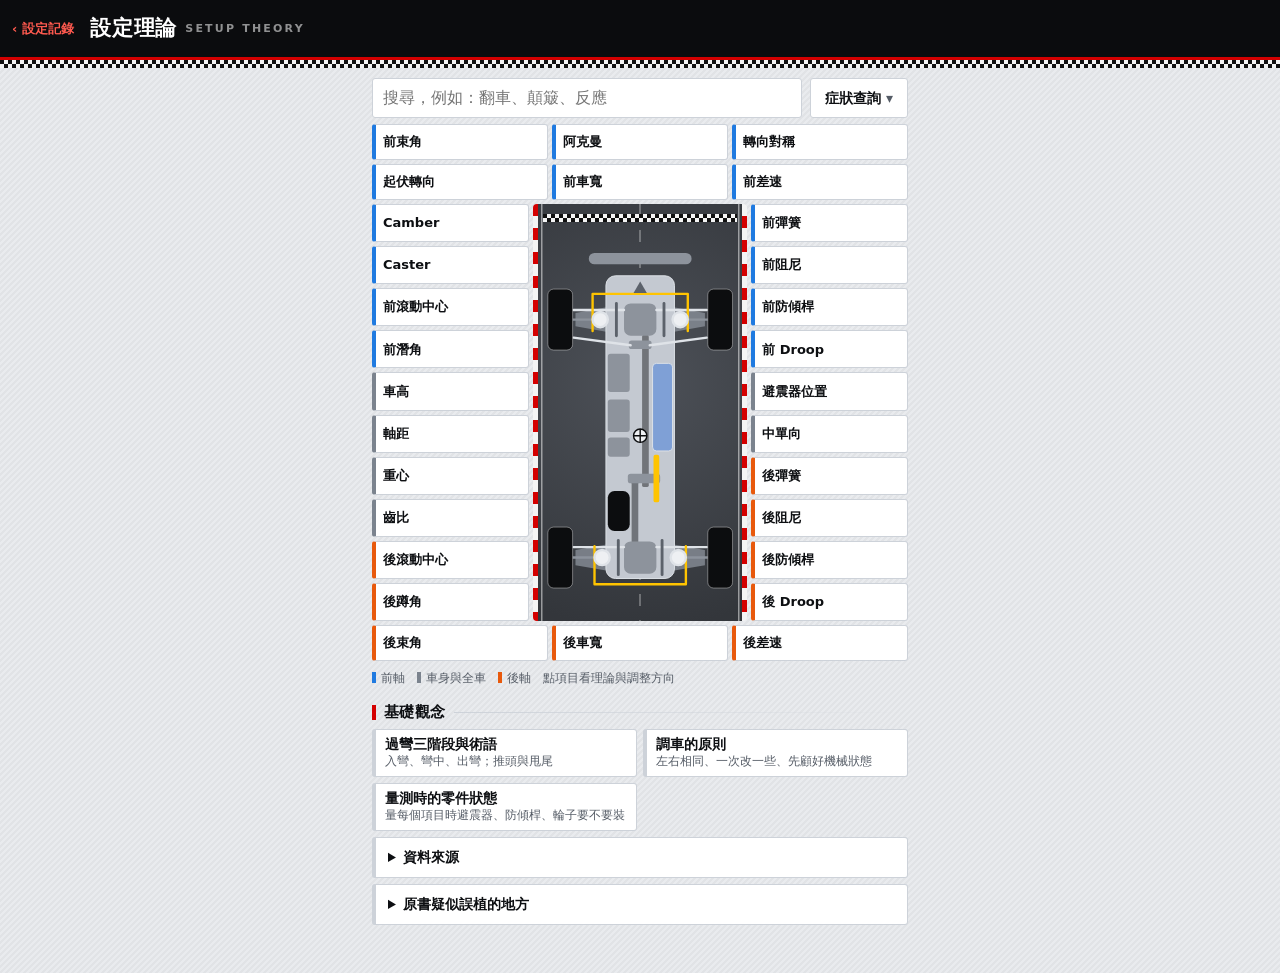
==== theory.html @ 7da96026 "feat: 完成遙控車設定記錄與設定理論兩個網頁 - 設定記錄頁：車架、陀螺儀、伺服機、電變、遙控器五類設備的設定可記錄，並可匯出、匯入 CSV - 設定理論頁：以車體為中心查詢各項設定的調整方向與影" ====
<!DOCTYPE html>
<html lang="zh-Hant">
<head>
<meta charset="utf-8">
<meta name="viewport" content="width=device-width, initial-scale=1">
<meta name="color-scheme" content="light dark">
<title>遙控車設定理論</title>
<link rel="stylesheet" href="css/style.css">
<link rel="stylesheet" href="css/theory.css">
</head>
<body>
<header class="top th-top">
  <a class="th-home" href="index.html">‹ 設定記錄</a>
  <h1>設定理論</h1>
  <span class="th-kicker" aria-hidden="true">SETUP THEORY</span>
</header>
<main id="app"></main>
<noscript><p class="empty">這個頁面需要開啟 JavaScript。</p></noscript>

<!-- 理論內容：一份資料檔，依 referance/Xray理論.pdf 整理 -->
<script src="data/theory-xray.js"></script>
<script src="js/theory-diagram.js"></script>
<script src="js/theory.js"></script>
</body>
</html>
---- css/style.css ----
/*
 * 整站共用的樣式：設定記錄頁（index.html）與設定理論頁（theory.html）都載入。手機優先。
 *
 * 外觀是競技風格（使用者 2026-10-12 指定）：
 *   - 頁首固定黑底，底下一條紅線與一排方格旗
 *   - 按鈕與卡片是直角的矩形（圓角 3px）、左邊一條色條。不要用斜切（skew）的平行四邊形：
 *     使用者看過斜切的版本後表示比例怪，只保留配色
 *   - 總覽頁的車圖放在賽道上，其餘示意圖與曲線圖放在深色格線的儀表板裡。這兩種底不跟著亮暗模式換，
 *     裡面的圖用容器上的顏色變數另外指定（見檔尾「賽道」「儀表板」兩段）
 *   - 標題、按鈕、數字用 --font-race（都是系統內建字型，不載入網路字型，離線也能用），內文用系統字型
 * 顏色都走 CSS 變數，亮色、深色各一組。
 */

:root {
  /* 亮色：白天的維修區 */
  --bg: #e9ebee;
  --card: #ffffff;
  --text: #0d0f12;
  --muted: #555c66;
  --line: #cdd2d9;
  --accent: #d40000;
  --accent-text: #ffffff;
  --gold: #8a5a00;
  --field: #ffffff;
  --changed: #e8590c;
  --tag-m: #0b5fc4;
  --tag-g: #555c66;
  --dg-body: #cfd2d6;
  --dg-tire: #3b3e43;
  --dg-part: #9aa0a8;
  --dg-battery: #b9c4d6;

  --plate: #ffd60a;          /* 號碼牌黃：黃底黑字的標籤與橫幅 */
  --plate-text: #0d0f12;
  --plate-line: #a57f00;
  --carbon: #0b0c0e;         /* 頁首固定用的深色 */
  --weave: rgba(0, 0, 0, 0.035);
  --glow: rgba(212, 0, 0, 0.28);
  --font-race: "Bahnschrift", "DIN Alternate", "Roboto Condensed", "Arial Narrow", system-ui, -apple-system,
    "Segoe UI", "PingFang TC", "Microsoft JhengHei", "Noto Sans TC", sans-serif;
}

@media (prefers-color-scheme: dark) {
  :root {
    --bg: #0b0c0e;
    --card: #15171b;
    --text: #f2f3f5;
    --muted: #9aa1ab;
    --line: #2d3139;
    --accent: #ff4136;
    --accent-text: #0b0c0e;
    --gold: #ffc400;
    --field: #101216;
    --changed: #ff8a1f;
    --tag-m: #6db3ff;
    --tag-g: #9aa1ab;
    --dg-body: #3d4147;
    --dg-tire: #8b9098;
    --dg-part: #5d636b;
    --dg-battery: #46546b;
    --plate-line: #ffd60a;
    --weave: rgba(255, 255, 255, 0.028);
    --glow: rgba(255, 65, 54, 0.42);
  }
}

* { box-sizing: border-box; }

html { -webkit-text-size-adjust: 100%; }

/* 底：很淡的碳纖維斜紋 */
body {
  margin: 0;
  background-color: var(--bg);
  background-image: linear-gradient(135deg, var(--weave) 25%, transparent 25% 50%, var(--weave) 50% 75%, transparent 75%);
  background-size: 6px 6px;
  color: var(--text);
  font: 16px/1.5 system-ui, -apple-system, "Segoe UI", "PingFang TC", "Microsoft JhengHei", "Noto Sans TC", sans-serif;
}

h1, h2, h3, p, ul { margin: 0; }
ul { padding: 0; list-style: none; }
button, input, select { font: inherit; color: inherit; }
button { cursor: pointer; }
[hidden] { display: none !important; }

button:focus-visible, input:focus, select:focus, summary:focus-visible {
  outline: 2px solid var(--accent);
  outline-offset: 1px;
}

/* 頁首：固定黑底，底下一條紅線與一排方格旗 */

.top {
  position: relative;
  display: flex;
  align-items: center;
  gap: 8px;
  min-height: 58px;
  padding: 8px 12px 19px;
  background: var(--carbon);
  color: #ffffff;
}
.top::after {   /* 上面 3px 紅線，下面 8px 方格旗 */
  content: "";
  position: absolute;
  right: 0;
  bottom: 0;
  left: 0;
  height: 11px;
  background:
    linear-gradient(#d40000, #d40000) 0 0 / 100% 3px no-repeat,
    conic-gradient(#f4f4f4 25%, #111111 0 50%, #f4f4f4 0 75%, #111111 0) 0 3px / 8px 8px;
}
.top h1 { flex: none; font: 800 20px/1 var(--font-race); letter-spacing: 0.04em; }
@media (max-width: 480px) { .top h1 { display: none; } }   /* 窄螢幕把位置讓給分類頁籤 */

.tabs { display: flex; flex: 1; min-width: 0; overflow-x: auto; scrollbar-width: none; }
.tabs::-webkit-scrollbar { display: none; }

/* 分類頁籤：選到的那一個墊一塊紅色底板 */
.tab {
  position: relative;
  isolation: isolate;
  flex: none;
  min-height: 40px;
  padding: 0 9px;
  border: 0;
  background: none;
  color: #aab0ba;
  font: 700 15px/1 var(--font-race);
  letter-spacing: 0.02em;
}
.tab.is-on { color: #ffffff; }
.tab.is-on::before {
  content: "";
  position: absolute;
  inset: 5px 1px;
  z-index: -1;
  border-radius: 3px;
  background: #d40000;
}

/* 頁首連到另一頁的連結（設定記錄 ↔ 設定理論） */
.top-link { flex: none; padding: 14px 0 14px 8px; color: #ff5a4f; font: 700 13px/1 var(--font-race); text-decoration: none; white-space: nowrap; }

/* 窄螢幕：五個頁籤加一個連結要排得下，字與留白各收一點 */
@media (max-width: 380px) {
  .tab { padding: 0 7px; font-size: 14px; }
  .top-link { font-size: 12px; }
}

main { max-width: 560px; margin: 0 auto; padding: 10px 12px 48px; }

.empty { padding: 32px 0; color: var(--muted); }
.picker { width: 100%; min-height: 40px; margin-bottom: 8px; padding: 6px 10px; border: 1px solid var(--line); border-radius: 3px; background: var(--field); font-weight: 700; }

/* 按鈕與卡片共用的外框：直角矩形、圓角 3px。各自的色條與選取狀態寫在後面各段。
   th-chip、th-goal 是設定理論頁的類別，外框相同所以列在一起 */

.btn, .back, .btn-small, .step, .reset, .seg-btn, .pin-tab, .card-btn, .th-chip, .th-goal {
  border: 1px solid var(--line);
  border-radius: 3px;
  background: var(--card);
  font-family: var(--font-race);
}

/* 總覽：卡片圍著車圖 */

.phead { display: flex; align-items: baseline; justify-content: space-between; gap: 8px; margin-bottom: 8px; }
.phead h2 { font: 800 19px/1.2 var(--font-race); letter-spacing: 0.02em; }
.phead-note { flex: none; color: var(--muted); font-size: 12px; }

.stage { display: grid; gap: 6px; }
.stage-row { display: grid; grid-template-columns: 1fr 1fr; gap: 6px; }
.stage-mid { display: grid; grid-template-columns: minmax(0, 1fr) 40% minmax(0, 1fr); gap: 6px; align-items: stretch; }
.stage-col { display: flex; flex-direction: column; gap: 6px; }
.stage-col .card-btn { flex: 1; }
.stage-car .dg-box { width: 100%; }
.stage-side .dg { max-height: 156px; }

.card-grid { display: grid; grid-template-columns: 1fr 1fr; gap: 6px; }

.card-btn {
  position: relative;
  display: flex;
  flex-direction: column;
  justify-content: center;
  min-width: 0;
  min-height: 48px;
  padding: 5px 8px 5px 9px;
  border-left: 4px solid var(--line);
  text-align: left;
}
.card-btn.is-changed { border-left-color: var(--changed); }
.card-name { font-size: 13.5px; font-weight: 800; line-height: 1.3; }
.card-line { overflow: hidden; color: var(--muted); font-size: 12px; line-height: 1.35; white-space: nowrap; text-overflow: ellipsis; }

/* 和原廠不同的項目數：小號碼牌 */
.badge {
  position: absolute;
  top: 4px;
  right: 5px;
  min-width: 18px;
  padding: 0 4px;
  border-radius: 2px;
  background: var(--changed);
  color: #0d0f12;
  font-size: 11px;
  font-weight: 800;
  line-height: 17px;
  text-align: center;
}

/* 工具列與收合區 */

.toolbar { display: flex; flex-wrap: wrap; gap: 8px; margin-top: 12px; }

.btn { min-height: 40px; padding: 0 14px; font-size: 14px; font-weight: 700; }
.btn-main { border-color: var(--accent); background: var(--accent); color: var(--accent-text); }

.message { min-height: 20px; margin: 4px 0; font-size: 13px; color: var(--gold); }

.fold { margin-top: 6px; border: 1px solid var(--line); border-left: 4px solid var(--line); border-radius: 3px; background: var(--card); }
.fold[open] { border-left-color: var(--accent); }
.fold summary { padding: 9px 12px; font-family: var(--font-race); font-size: 14px; font-weight: 700; cursor: pointer; }
.fold-text, .fold-list, .manuals { padding: 0 12px 10px; font-size: 13px; }
.fold-list { padding-left: 28px; list-style: disc; }
.manuals li { padding: 6px 0; border-top: 1px solid var(--line); }
.manuals a { display: inline-block; padding: 6px 0; color: var(--accent); font-weight: 600; word-break: break-word; }
.manual-note { display: block; color: var(--muted); font-size: 12px; }

/* 編輯頁：上方釘住標題與示意圖 */

.editor-top {
  position: sticky;
  top: 0;
  z-index: 5;
  margin: 0 -12px;
  padding: 0 12px 6px;
  background: var(--bg);
  border-bottom: 2px solid var(--accent);
}

@media (max-height: 480px) {
  .editor-top { position: static; }   /* 手機橫放：釘住的圖會佔掉大半個畫面，改成跟著頁面捲走 */
}

.editor-bar { display: flex; align-items: center; gap: 8px; min-height: 46px; }
.editor-bar h2 { flex: 1; min-width: 0; font: 800 17px/1.2 var(--font-race); letter-spacing: 0.01em; }

.back, .btn-small { flex: none; min-height: 40px; padding: 0 12px; font-size: 13px; font-weight: 700; }
.back { border-left: 4px solid var(--accent); color: var(--accent); }
.back-bottom { display: block; width: 100%; margin-top: 12px; color: var(--accent); }

.pin .dg { max-height: 172px; margin: 0 auto; }
.pin-tabs { display: flex; justify-content: center; gap: 8px; margin-top: 5px; }
.pin-tab { min-height: 34px; padding: 0 14px; color: var(--muted); font-size: 12px; font-weight: 700; }
.pin-tab.is-on { border-color: var(--accent); color: var(--accent); }

/* 小標題：紅色直條 + 往右淡出的線 */
.group-name {
  display: flex;
  align-items: center;
  gap: 8px;
  margin-top: 16px;
  margin-bottom: 4px;
  color: var(--text);
  font: 800 15px/1.3 var(--font-race);
  letter-spacing: 0.03em;
}
.group-name::before { content: ""; flex: none; width: 4px; height: 1em; background: var(--accent); }
.group-name::after { content: ""; flex: 1; min-width: 12px; height: 1px; background: linear-gradient(90deg, var(--line), transparent); }
.group-note, .hint { margin-top: 6px; color: var(--muted); font-size: 12px; }

/* 欄位：一行一項，名稱在左、控制項在右 */

.row { padding: 6px 0 6px 8px; border-bottom: 1px solid var(--line); border-left: 3px solid transparent; margin-left: -11px; }
.row.is-changed { border-left-color: var(--changed); }

.row-main { display: flex; flex-wrap: wrap; align-items: center; gap: 4px 8px; }

.row-name {
  flex: 1 1 96px;
  min-width: 0;
  padding: 0;
  border: 0;
  background: none;
  font-size: 14px;
  font-weight: 600;
  line-height: 1.3;
  text-align: left;
}
button.row-name { min-height: 40px; }
.row-name.has-detail > span:first-child::after { content: " ›"; color: var(--muted); font-weight: 400; }
.row-name[aria-expanded="true"] > span:first-child::after { content: " ⌄"; }
.row-sub { display: block; color: var(--muted); font-size: 11.5px; font-weight: 400; }
.row-img { flex: none; width: 48px; height: 48px; border-radius: 3px; object-fit: cover; background: var(--card); }
.detail-img { display: block; width: 140px; max-width: 60%; margin-bottom: 6px; border-radius: 3px; }
.row-detail a { color: var(--accent); font-weight: 600; }

.row-ctl { display: flex; flex: 0 1 auto; align-items: center; gap: 5px; margin-left: auto; min-width: 0; }

.step {
  flex: none;
  width: 40px;
  height: 40px;
  padding: 0;
  font-size: 20px;
  font-weight: 700;
  line-height: 1;
  touch-action: manipulation;
  user-select: none;
  -webkit-user-select: none;
}
.step:active { background: var(--line); }

.num, .txt, .sel {
  min-height: 40px;
  padding: 6px 8px;
  border: 1px solid var(--line);
  border-radius: 3px;
  background: var(--field);
  font-size: 16px; /* 16px 以上，iOS 才不會聚焦時自動放大 */
}
.num { width: 68px; font-family: var(--font-race); font-weight: 700; text-align: center; font-variant-numeric: tabular-nums; }
.txt { width: 168px; max-width: 100%; }
.sel { max-width: 200px; }

.seg { display: flex; flex-wrap: wrap; gap: 6px; justify-content: flex-end; }
.seg-btn { min-width: 44px; min-height: 40px; padding: 0 11px; font-size: 14px; font-weight: 600; }
.seg-btn.is-on { border-color: var(--accent); background: var(--accent); color: var(--accent-text); font-weight: 800; }

.calc { min-width: 68px; font-family: var(--font-race); font-size: 16px; font-weight: 700; text-align: right; font-variant-numeric: tabular-nums; }
.unit { flex: none; color: var(--muted); font-size: 13px; }

.reset { display: block; min-height: 28px; margin: 4px 0 0 auto; padding: 0 12px; background: none; color: var(--gold); font-size: 12px; font-weight: 700; }

.row-detail { margin-top: 6px; padding: 8px 10px; border-left: 3px solid var(--plate); border-radius: 2px; background: var(--card); font-size: 13px; }
.detail-en { color: var(--muted); font-size: 12px; }
.detail-note { margin-top: 4px; color: var(--muted); }

.fx { margin-top: 6px; }
.fx li { padding: 4px 0 4px 8px; border-left: 2px solid var(--line); margin-bottom: 4px; }
.fx-when { display: block; font-weight: 600; }

.tag {
  display: inline-block;
  margin-left: 6px;
  padding: 0 6px;
  border: 1px solid currentColor;
  border-radius: 2px;
  font-size: 12px;
  line-height: 19px;
  white-space: nowrap;
  vertical-align: 1px;
}
.tag-m { color: var(--tag-m); }
.tag-g { color: var(--tag-g); }

/* 示意圖（js/diagram.js、js/theory-diagram.js 產生的 SVG） */

.dg { display: block; width: 100%; height: auto; }
.dg text { font-family: var(--font-race); }

.dg-shell { fill: none; stroke: var(--line); stroke-width: 2; stroke-dasharray: 6 5; }
.dg-chassis { fill: var(--dg-body); stroke: var(--muted); stroke-width: 1; }
.dg-part { fill: var(--dg-part); }
.dg-arm { fill: var(--dg-part); opacity: 0.75; }
.dg-battery { fill: var(--dg-battery); stroke: var(--muted); stroke-width: 1; }
.dg-motor { fill: var(--dg-tire); }
.dg-unknown { fill: none; stroke: var(--muted); stroke-width: 1.5; stroke-dasharray: 3 3; }
.dg-gear { fill: var(--gold); }
.dg-gear-ring { fill: none; stroke: var(--gold); stroke-width: 5; stroke-dasharray: 3 2.2; }
.dg-pinion { stroke: var(--accent); }
.dg-damper { fill: var(--card); stroke: var(--muted); stroke-width: 2.5; }
.dg-tire { fill: var(--dg-tire); }
.dg-ghost { fill: none; stroke: var(--gold); stroke-width: 1.5; stroke-dasharray: 4 3; }
.dg-link { stroke: var(--muted); stroke-width: 2.5; stroke-linecap: round; }
.dg-arm-line { stroke: var(--dg-part); stroke-width: 5; stroke-linecap: round; }
.dg-damper-line { stroke: var(--gold); stroke-width: 4; stroke-linecap: round; }
.dg-ground { stroke: var(--muted); stroke-width: 1.5; }
.dg-dim { stroke: var(--muted); stroke-width: 1; stroke-dasharray: 2 2; }
.dg-axis { stroke: var(--accent); stroke-width: 2.5; stroke-linecap: round; }
.dg-mark { fill: var(--muted); }
.dg-rod { stroke: var(--muted); stroke-width: 3; }
.dg-eye { fill: none; stroke: var(--muted); stroke-width: 4; }
.dg-thread { fill: var(--dg-body); stroke: var(--muted); stroke-width: 1; stroke-dasharray: 2 2; }
.dg-collar { fill: var(--accent); }
.dg-spring { fill: none; stroke: var(--dg-tire); stroke-linejoin: round; }
.dg-label { fill: var(--text); font-weight: 600; }
.dg-small { fill: var(--muted); font-size: 0.85em; }
.dg-big { fill: var(--text); font-size: 1.9em; font-weight: 700; }

/* 全車拉桿圖：車身淡化，拉桿上色 */
.dg-dimmed { opacity: 0.4; }
.dg-rod-link { stroke: var(--accent); stroke-width: 6; stroke-linecap: round; }
.dg-rod-link.is-changed { stroke: var(--changed); }
.dg-rod-link.is-active { stroke-width: 11; }
.dg-callout { stroke: var(--muted); stroke-width: 1.2; }
.dg-label.is-changed { fill: var(--changed); }
.dg-label.is-active { text-decoration: underline; }

/* 編輯中的卡片對應的部位 */
.is-hot.dg-part, .is-hot.dg-arm, .is-hot.dg-tire, .is-hot.dg-battery, .is-hot.dg-motor, .is-hot.dg-gear { fill: var(--accent); opacity: 1; }
.is-hot.dg-link { stroke: var(--accent); }
.is-hot.dg-chassis { fill: var(--accent); }
.is-hot.dg-shell { stroke: var(--accent); stroke-width: 5; stroke-dasharray: none; }
.is-hot.dg-damper { stroke: var(--accent); }

/* 賽道：總覽頁中間放車圖的那一格。柏油、兩側紅白路緣石與邊線、中線、車頭前方的方格終點線。
   不跟著亮暗模式換，所以車圖的顏色在這個範圍內另外指定（黑輪胎、銀色車架、淺色的線） */

.stage-car {
  --card: #eef0f3;
  --text: #0c0d0f;
  --muted: #dfe3e8;
  --line: rgba(255, 255, 255, 0.45);
  --gold: #ffc400;
  --accent: #ff2a1f;
  --changed: #ff8a1f;
  --dg-body: #c4c9d1;
  --dg-tire: #0c0d0f;
  --dg-part: #8d939c;
  --dg-battery: #7fa0d6;
  position: relative;
  display: flex;
  align-items: center;
  padding: 28px 12px 16px;
  border-radius: 4px;
  overflow: hidden;
  background:
    repeating-linear-gradient(to bottom, #d40000 0 12px, #f4f4f4 12px 24px) 0 0 / 5px 100% no-repeat,
    repeating-linear-gradient(to bottom, #f4f4f4 0 12px, #d40000 12px 24px) 100% 0 / 5px 100% no-repeat,
    linear-gradient(rgba(255, 255, 255, 0.5), rgba(255, 255, 255, 0.5)) 8px 0 / 1.5px 100% no-repeat,
    linear-gradient(rgba(255, 255, 255, 0.5), rgba(255, 255, 255, 0.5)) calc(100% - 8px) 0 / 1.5px 100% no-repeat,
    repeating-linear-gradient(to bottom, rgba(255, 255, 255, 0.28) 0 12px, transparent 12px 26px) 50% 0 / 2px 100% no-repeat,
    radial-gradient(120% 60% at 50% 42%, #4d5158, #33363b);
}
.stage-car::before {
  content: "";
  position: absolute;
  top: 10px;
  right: 10px;
  left: 10px;
  height: 8px;
  background: conic-gradient(#f4f4f4 25%, #111111 0 50%, #f4f4f4 0 75%, #111111 0) 0 0 / 8px 8px;
}
.stage-car .dg-tire { stroke: rgba(255, 255, 255, 0.4); stroke-width: 1; }
.stage-car .dg-mark { fill: #5c626b; }
.stage-car .is-hot.dg-tire { stroke: #ffffff; }

/* 儀表板：釘在編輯頁上方的示意圖、總覽頁下方的側視圖、曲線圖（css/visual.css 的 .vz-chart）。
   深色格線底、左上與右下各一個紅色角標。同樣不跟著亮暗模式換 */

.pin .dg, .stage-side .dg, .vz-chart {
  --card: #111317;
  --text: #f2f3f5;
  --muted: #a7adb6;
  --line: #39404a;
  --accent: #ff4136;
  --accent-text: #0b0c0e;
  --gold: #ffc400;
  --changed: #ff8a1f;
  --dg-body: #3a3f47;
  --dg-tire: #8f96a0;
  --dg-part: #59606a;
  --dg-battery: #46546b;
  --vz-2: #4d9bff;
  --vz-track: #3a3d43;
  --vz-axis: #5a626d;
  border: 1px solid #2d3139;
  border-radius: 3px;
  background:
    linear-gradient(#ff4136, #ff4136) 0 0 / 12px 2px no-repeat,
    linear-gradient(#ff4136, #ff4136) 0 0 / 2px 12px no-repeat,
    linear-gradient(#ff4136, #ff4136) 100% 100% / 12px 2px no-repeat,
    linear-gradient(#ff4136, #ff4136) 100% 100% / 2px 12px no-repeat,
    linear-gradient(rgba(255, 255, 255, 0.045) 1px, transparent 1px) 0 0 / 100% 16px,
    linear-gradient(90deg, rgba(255, 255, 255, 0.045) 1px, transparent 1px) 0 0 / 16px 100%,
    #111317;
  color: var(--text);
}
.pin .dg, .stage-side .dg { padding: 6px 8px 4px; }
---- css/theory.css ----
/*
 * 設定理論頁（theory.html）專用的樣式。整站共用的競技風格（顏色變數、頁首、斜切的按鈕、小標題、
 * 賽道與儀表板）在 css/style.css，這裡只放這一頁才有的東西。
 */

:root {
  --zone-front: #1f7ae0;     /* 項目鈕的色條：前軸、車身與全車、後軸 */
  --zone-mid: #7b838e;
  --zone-rear: #e8590c;
  --ph-in: #5aa9ff;          /* 入彎、彎中、出彎三個階段的顏色 */
  --ph-mid: #ffc400;
  --ph-out: #3ddc84;
}

@media (prefers-color-scheme: dark) {
  :root {
    --zone-front: #3d94ff;
    --zone-mid: #8a919b;
    --zone-rear: #ff7a1a;
  }
}

/* ---------- 頁首：這一頁沒有分類頁籤，改顯示標題與一行英文小字 ---------- */

.th-top h1 { display: block; font-size: 21px; }   /* 窄螢幕也顯示標題 */
.th-kicker { color: rgba(255, 255, 255, 0.55); font: 700 11px/1 var(--font-race); letter-spacing: 0.2em; white-space: nowrap; }
.th-home { flex: none; padding: 14px 8px 14px 0; color: #ff5a4f; font: 700 13px/1 var(--font-race); text-decoration: none; }

/* ---------- 搜尋與症狀查詢 ---------- */

.th-find { display: flex; gap: 8px; margin-bottom: 6px; }
.th-q {
  flex: 1;
  min-width: 0;
  min-height: 40px;
  padding: 6px 10px;
  border: 1px solid var(--line);
  border-radius: 3px;
  background: var(--field);
  font-size: 16px;   /* 16px 以上，iOS 才不會聚焦時自動放大 */
  -webkit-appearance: none;   /* iOS 的搜尋框預設是圓角膠囊，改成和其他輸入框一樣 */
  appearance: none;
}
.th-goalbtn { flex: none; }
.th-goalbtn::after { content: " ▾"; color: var(--muted); }
.th-goalbtn[aria-expanded="true"] { border-color: var(--accent); color: var(--accent); }
.th-goalbtn[aria-expanded="true"]::after { content: " ▴"; color: inherit; }

.th-panel {
  margin-bottom: 6px;
  padding: 6px 12px 8px;
  border: 1px solid var(--line);
  border-top: 3px solid var(--accent);
  border-radius: 3px;
  background: var(--card);
}
.th-goalrow { display: flex; flex-wrap: wrap; align-items: center; gap: 5px 8px; padding: 4px 0; }
.th-goalrow-name { flex: 1 1 100%; color: var(--muted); font: 700 12px/1.4 var(--font-race); letter-spacing: 0.03em; }

.th-goal { min-height: 40px; padding: 0 13px; background: var(--bg); font-size: 13px; font-weight: 700; }
.th-goal.is-on { border-color: var(--accent); background: var(--accent); color: var(--accent-text); }

/* 查詢中的橫幅：黃底黑字，像賽道上的旗號訊息 */
.th-now {
  display: flex;
  align-items: center;
  gap: 8px;
  margin-bottom: 6px;
  padding: 5px 10px 5px 12px;
  border-radius: 3px;
  background: var(--plate);
  color: var(--plate-text);
  font-size: 13px;
  font-weight: 600;
}
.th-now-text { flex: 1; min-width: 0; }
.th-now b { font: 800 14px/1.3 var(--font-race); }
.th-now .btn-small { border-color: #0d0f12; background: #0d0f12; color: #ffffff; }

/* ---------- 總覽：項目圍著賽道上的車 ---------- */

.th-stage { gap: 4px; }
.th-stage .stage-mid { grid-template-columns: minmax(0, 1fr) 40% minmax(0, 1fr); gap: 4px; }
.th-stage .stage-col { gap: 4px; }
.th-row { display: grid; grid-template-columns: repeat(3, minmax(0, 1fr)); gap: 4px; }

.th-chip {
  display: flex;
  flex: 1;
  align-items: center;
  gap: 4px;
  min-width: 0;
  min-height: 36px;
  padding: 2px 5px 2px 7px;
  border-left: 4px solid var(--zone-mid);
  color: var(--text);
  font-size: 13px;
  font-weight: 700;
  line-height: 1.2;
  text-align: left;
}
.th-chip[data-zone="front"] { border-left-color: var(--zone-front); }
.th-chip[data-zone="rear"] { border-left-color: var(--zone-rear); }
.th-chip-name { flex: 1 1 auto; min-width: 0; overflow: hidden; white-space: nowrap; text-overflow: ellipsis; }
.th-chip-dir { display: flex; flex: none; flex-direction: column; gap: 1px; }
.th-chip-tag {   /* 方向標籤：黃底黑字的號碼牌 */
  padding: 0 4px;
  border-radius: 2px;
  background: var(--plate);
  color: var(--plate-text);
  font-size: 11px;
  font-weight: 800;
  line-height: 18px;
  text-align: center;
  white-space: nowrap;
}
.th-chip-dir.is-two .th-chip-tag { font-size: 10px; line-height: 14px; }   /* 兩個方向上下疊 */
.th-chip-dir.is-weak .th-chip-tag { background: none; box-shadow: inset 0 0 0 1.5px var(--plate-line); color: var(--text); }
.th-chip.is-hit {
  border-top-color: var(--accent);
  border-right-color: var(--accent);
  border-bottom-color: var(--accent);
  box-shadow: 0 0 10px var(--glow);
}
.th-chip.is-dim { opacity: 0.42; }
.th-chip:hover { border-top-color: var(--muted); border-right-color: var(--muted); border-bottom-color: var(--muted); }

/* 窄螢幕：車圖縮小一點、項目鈕的留白收一點，五個字的名稱加上方向標籤才放得下 */
@media (max-width: 380px) {
  .th-stage .stage-mid { grid-template-columns: minmax(0, 1fr) 34% minmax(0, 1fr); }
  .th-chip { padding-right: 4px; padding-left: 6px; font-size: 12.5px; }
  .th-kicker { display: none; }
}

/* 這一頁的車圖不畫車殼的虛線；下擺臂轉軸畫在銀色車架上，要用深色才看得到 */
.th-stage .dg-shell { display: none; }
.th-stage .td-hinge { stroke: #5c626b; }
.th-stage .is-hot.td-hinge { stroke: var(--accent); }

.th-legend { display: flex; flex-wrap: wrap; gap: 2px 12px; margin-top: 8px; color: var(--muted); font-size: 12px; }
.th-key::before { content: ""; display: inline-block; width: 4px; height: 11px; margin-right: 5px; background: var(--zone-mid); vertical-align: -1px; }
.th-key[data-zone="front"]::before { background: var(--zone-front); }
.th-key[data-zone="rear"]::before { background: var(--zone-rear); }

/* ---------- 查詢結果 ---------- */

.th-h { margin-bottom: 6px; }
.th-res-list li { margin-bottom: 6px; }
.th-res {
  display: block;
  width: 100%;
  padding: 8px 10px;
  border: 1px solid var(--line);
  border-left: 5px solid var(--zone-mid);
  border-radius: 3px;
  background: var(--card);
  text-align: left;
}
.th-res[data-zone="front"] { border-left-color: var(--zone-front); }
.th-res[data-zone="rear"] { border-left-color: var(--zone-rear); }
.th-res-head { display: flex; flex-wrap: wrap; align-items: baseline; gap: 2px 8px; }
.th-res-opt { flex: 1 1 auto; color: var(--accent); font: 800 16px/1.3 var(--font-race); }
.th-res-opt::after { content: " ››"; font-weight: 400; }
.th-res-where { flex: none; color: var(--muted); font: 600 12px/1.3 var(--font-race); letter-spacing: 0.03em; }
.th-res-fx { display: block; margin-top: 3px; font-size: 14px; }

.th-also { display: flex; flex-wrap: wrap; align-items: center; gap: 8px; margin-top: 12px; color: var(--muted); font-size: 13px; }
.th-also .th-goal { color: var(--text); }

/* ---------- 內容頁 ---------- */

.th-cap { margin-top: 3px; color: var(--muted); font-size: 12px; line-height: 1.4; text-align: center; }
.th-body .th-now { margin-top: 8px; margin-bottom: 0; }
.th-intro { margin-top: 10px; font-size: 14px; }

.th-opt { margin-top: 8px; border: 1px solid var(--line); border-left: 5px solid var(--line); border-radius: 3px; background: var(--card); }
.th-opt.is-on { border-color: var(--accent); box-shadow: 0 0 12px var(--glow); }
.th-opt-head {
  display: flex;
  align-items: center;
  gap: 10px;
  width: 100%;
  min-height: 44px;
  padding: 6px 10px;
  border: 0;
  background: none;
  font: 800 16px/1.3 var(--font-race);
  text-align: left;
}
/* 選取記號：一次只能選一個方向，所以用圓點 */
.th-radio { flex: none; width: 14px; height: 14px; border: 2px solid var(--muted); border-radius: 50%; }
.th-opt.is-on .th-radio { border-color: var(--accent); background: var(--accent); box-shadow: inset 0 0 0 2px var(--card); }
.th-opt.is-on .th-opt-head { color: var(--accent); }
.th-opt-sub { display: block; color: var(--muted); font: 400 12px/1.4 system-ui, -apple-system, "Segoe UI", "PingFang TC", "Microsoft JhengHei", "Noto Sans TC", sans-serif; }
.th-use { padding: 0 10px 6px 36px; color: var(--muted); font-size: 13px; }
.th-opt.is-plain .th-fx { padding-left: 12px; }

.th-fx { padding: 0 10px 8px 36px; font-size: 14px; }
.th-fx li, .th-keys li { position: relative; padding: 3px 0 3px 15px; }
.th-fx li::before, .th-keys li::before {   /* 短橫線當項目符號 */
  content: "";
  position: absolute;
  top: 13px;
  left: 1px;
  width: 7px;
  height: 3px;
  background: var(--muted);
}
.th-fx li.is-match { font-weight: 700; }
.th-fx li.is-match::before { background: var(--accent); }
.th-fx .tag { font-weight: 400; }
.th-fx .th-ph { border-color: transparent; background: var(--ph-mid); color: #0d0f12; font-family: var(--font-race); font-weight: 800; }
.th-fx .th-ph[data-ph="in"] { background: var(--ph-in); }
.th-fx .th-ph[data-ph="out"] { background: var(--ph-out); }

.th-do { margin: 0 10px 10px 36px; padding: 6px 10px; border-left: 3px solid var(--plate); border-radius: 2px; background: var(--bg); font-size: 13px; }
.th-do-title { color: var(--gold); font: 800 12px/1.5 var(--font-race); letter-spacing: 0.04em; }
.th-do .fold-list { padding: 0 0 0 18px; }

.th-keys { margin-top: 4px; font-size: 14px; }
.th-sub { padding: 0 12px 2px; color: var(--gold); font-size: 12px; font-weight: 700; }
.th-steps { margin: 0; padding: 0 12px 10px 32px; font-size: 13px; }
.th-steps li { padding: 2px 0; }
.th-pdf { display: inline-block; padding: 8px 6px; color: var(--accent); font-weight: 600; }

.th-table-wrap { margin-top: 12px; overflow-x: auto; }
.th-table { width: 100%; border-collapse: collapse; background: var(--card); font-size: 13px; }
.th-table caption { padding-bottom: 5px; color: var(--text); font: 800 15px/1.3 var(--font-race); text-align: left; }
.th-table th, .th-table td { padding: 5px 6px; border: 1px solid var(--line); text-align: left; white-space: nowrap; }
.th-table td:last-child { min-width: 84px; white-space: normal; }   /* 最後一欄可以折行，窄螢幕不用橫向捲動 */
.th-table thead th { border-color: var(--carbon); background: var(--carbon); color: #f2f3f5; font: 700 12px/1.4 var(--font-race); letter-spacing: 0.05em; }
.th-table tbody th { font-weight: 700; }

/* Rollout 計算：結果放大 */
.th-calc .row { margin-left: 0; padding-left: 0; border-left: 0; }
.th-calc .calc { color: var(--accent); font: 800 22px/1.1 var(--font-race); }
.th-unit { width: 26px; }
.th-reset { margin-left: 0; }

/* ---------- 示意圖（js/theory-diagram.js 產生的 SVG）專用的類別 ---------- */

.td-shaft { stroke: var(--dg-part); stroke-width: 2.5; }
.td-hinge { stroke: var(--muted); stroke-width: 3; stroke-linecap: round; }
.td-arb { fill: none; stroke: var(--gold); stroke-width: 2.5; stroke-linecap: round; stroke-linejoin: round; }
.td-belt { fill: var(--dg-tire); opacity: 0.45; }
.td-belt2 { stroke: var(--dg-tire); stroke-width: 3.5; opacity: 0.5; }
.td-cg { fill: var(--card); stroke: var(--text); stroke-width: 1.5; }
.td-cg-cross { fill: none; stroke: var(--text); stroke-width: 1.5; }
.td-hub { fill: var(--card); opacity: 0.85; }
.td-tower { opacity: 0.5; }
.td-fade { opacity: 0.3; }

.td-guide { stroke: var(--accent); stroke-width: 1.5; stroke-dasharray: 5 3; }
.td-con { stroke: var(--gold); stroke-width: 1.5; stroke-dasharray: 5 3; }
.td-con-c { stroke: var(--accent); }
.td-lever { stroke: var(--accent); stroke-width: 4; stroke-linecap: round; }
.td-rc { fill: var(--accent); stroke: var(--card); stroke-width: 1.5; }
.td-cgdot { fill: var(--gold); stroke: var(--card); stroke-width: 1.5; }
.td-ic { fill: var(--gold); stroke: var(--card); stroke-width: 1; }
.td-halo { paint-order: stroke; stroke: var(--card); stroke-width: 3.5px; stroke-linejoin: round; }

.td-arrow-line { stroke: var(--accent); stroke-width: 3; stroke-linecap: round; }
.td-arrow-head { fill: var(--accent); }
.td-arrow.is-muted .td-arrow-line { stroke: var(--muted); }
.td-arrow.is-muted .td-arrow-head { fill: var(--muted); }
.td-dimline { stroke: var(--accent); stroke-width: 1.8; }
.td-pin { stroke: var(--accent); stroke-width: 4.5; stroke-linecap: round; }

.td-on.dg-spring, .td-on.dg-link { stroke: var(--accent); }
.td-oil { fill: var(--gold); }
.td-piston { fill: var(--dg-part); stroke: var(--muted); stroke-width: 1.5; }
.td-piston.td-on { fill: var(--accent); }
.td-hole { fill: var(--card); }
.td-hole-shaft { fill: var(--dg-tire); }
.td-unit { fill: var(--dg-part); stroke: var(--muted); stroke-width: 1; }
.td-unit.td-on { fill: var(--accent); }
.td-glyph { fill: var(--card); }
.td-glyph-bar { stroke: var(--card); stroke-width: 5; stroke-linecap: round; }
.td-ball { fill: var(--card); stroke: var(--muted); stroke-width: 1.2; }
.td-mount { stroke: var(--dg-part); stroke-width: 5; stroke-linecap: round; }

/* 總覽頁車圖上被強調的部位（其餘 dg-* 類別的強調樣式在 style.css） */
.is-hot.td-hinge, .is-hot.td-arb { stroke: var(--accent); stroke-width: 4.5; }
.is-hot.td-belt { fill: var(--accent); opacity: 1; }
.is-hot.td-cg { fill: var(--accent); }
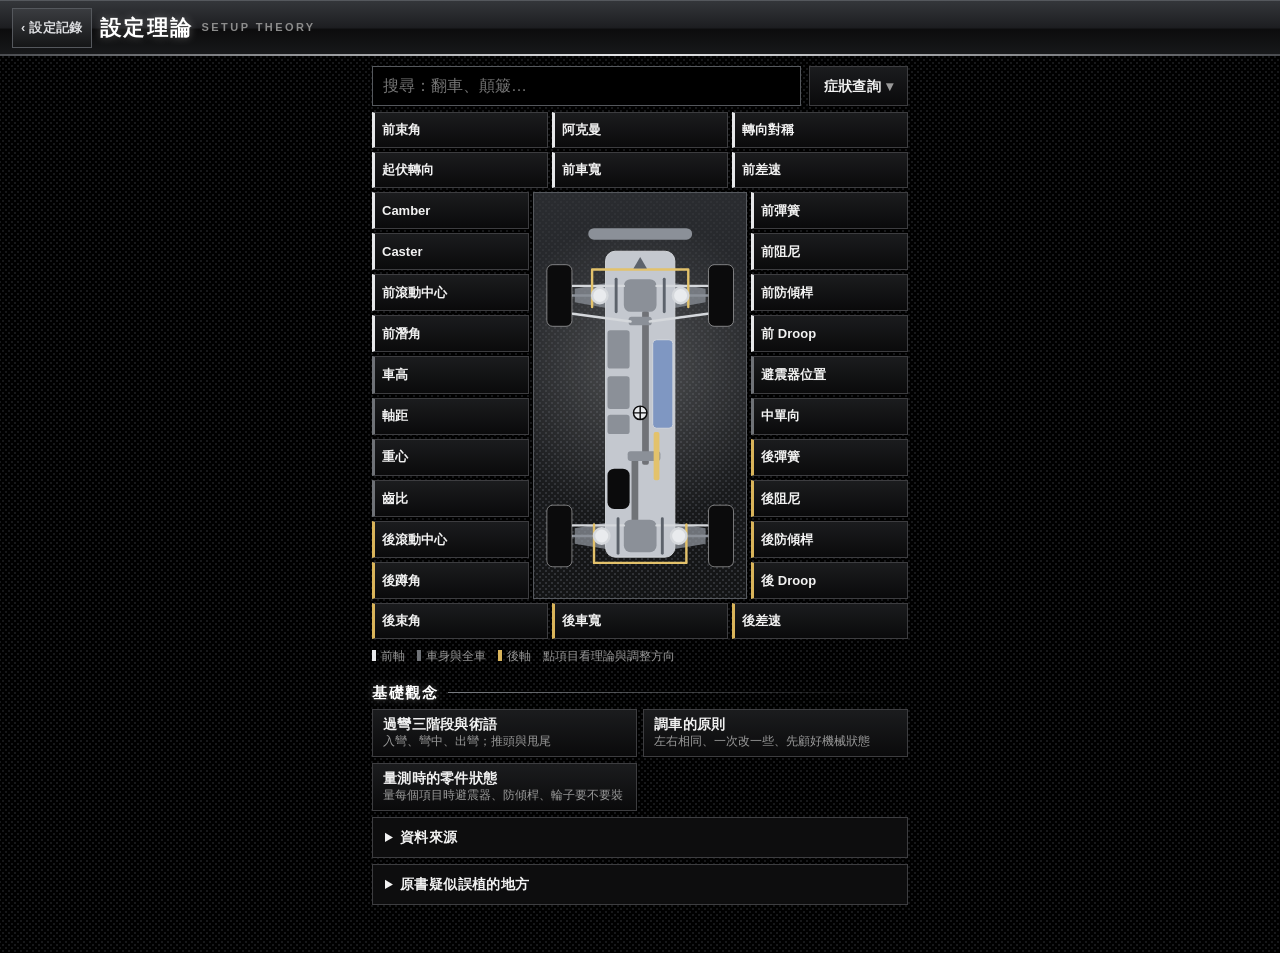
==== commit c770aada: "style: 整站外觀改成參考 MST 官網的風格 - 黑底加細網紋，頁首改成槍灰色金屬橫條，選到的分類用紅色光暈標示 - 按鈕與卡片統一成直角細灰框，主要按鈕改成銀色金屬質感 - 車圖改放在深色展示" ====
--- a/theory.html
+++ b/theory.html
@@ -3,14 +3,15 @@
 <head>
 <meta charset="utf-8">
 <meta name="viewport" content="width=device-width, initial-scale=1">
-<meta name="color-scheme" content="light dark">
+<meta name="color-scheme" content="dark">
+<meta name="theme-color" content="#000000">
 <title>遙控車設定理論</title>
 <link rel="stylesheet" href="css/style.css">
 <link rel="stylesheet" href="css/theory.css">
 </head>
 <body>
 <header class="top th-top">
-  <a class="th-home" href="index.html">‹ 設定記錄</a>
+  <a class="top-link" href="index.html">‹ 設定記錄</a>
   <h1>設定理論</h1>
   <span class="th-kicker" aria-hidden="true">SETUP THEORY</span>
 </header>
--- a/css/style.css
+++ b/css/style.css
@@ -1,81 +1,64 @@
 /*
  * 整站共用的樣式：設定記錄頁（index.html）與設定理論頁（theory.html）都載入。手機優先。
  *
- * 外觀是競技風格（使用者 2026-10-12 指定）：
- *   - 頁首固定黑底，底下一條紅線與一排方格旗
- *   - 按鈕與卡片是直角的矩形（圓角 3px）、左邊一條色條。不要用斜切（skew）的平行四邊形：
- *     使用者看過斜切的版本後表示比例怪，只保留配色
- *   - 總覽頁的車圖放在賽道上，其餘示意圖與曲線圖放在深色格線的儀表板裡。這兩種底不跟著亮暗模式換，
- *     裡面的圖用容器上的顏色變數另外指定（見檔尾「賽道」「儀表板」兩段）
- *   - 標題、按鈕、數字用 --font-race（都是系統內建字型，不載入網路字型，離線也能用），內文用系統字型
- * 顏色都走 CSS 變數，亮色、深色各一組。
+ * 外觀參考 MST 官網（rc-mst.com）的風格（使用者 2026-10-12 指定），只借配色與質感，不使用 MST 的商標與圖片：
+ *   - 純黑底加很細的網紋，整站只有深色，不跟著系統的亮暗模式換
+ *   - 頁首是槍灰色的金屬質感橫條，底下一條銀色細線；選到的分類是白字加紅色光暈
+ *   - 方塊都是直角、細灰框，沒有圓角；主要按鈕是銀色金屬漸層配黑字，選取狀態是 MST 的紅
+ *   - 字體和官網一樣用 Arial，中文用系統字型；文字用白、淺灰、中灰分層，金色只用在小標籤與原廠值
+ *   - 不要用任何傾斜的東西（斜切的形狀、斜向的色帶、斜體字）：官網有很多斜切，但使用者看過
+ *     斜切的版本後表示比例怪
+ * 顏色都走 CSS 變數。畫圖一律用 dg-*／vz-* 類別與變數，不要在 SVG 裡寫死顏色。
  */
 
 :root {
-  /* 亮色：白天的維修區 */
-  --bg: #e9ebee;
-  --card: #ffffff;
-  --text: #0d0f12;
-  --muted: #555c66;
-  --line: #cdd2d9;
-  --accent: #d40000;
+  color-scheme: dark;
+  --bg: #000000;
+  --card: #0d0d0e;           /* 方塊的底，比純黑亮一點點 */
+  --text: #f2f2f2;
+  --muted: #9a9a9a;          /* 官網的灰是 #6c6c6c，對小字太暗，提亮到讀得清楚 */
+  --line: #3d3d40;           /* 細灰框 */
+  --accent: #e8114b;         /* MST 的紅。官網是 #df013f，提亮一點讓黑底上的紅字讀得清楚 */
   --accent-text: #ffffff;
-  --gold: #8a5a00;
-  --field: #ffffff;
-  --changed: #e8590c;
-  --tag-m: #0b5fc4;
-  --tag-g: #555c66;
-  --dg-body: #cfd2d6;
-  --dg-tire: #3b3e43;
-  --dg-part: #9aa0a8;
-  --dg-battery: #b9c4d6;
-
-  --plate: #ffd60a;          /* 號碼牌黃：黃底黑字的標籤與橫幅 */
-  --plate-text: #0d0f12;
-  --plate-line: #a57f00;
-  --carbon: #0b0c0e;         /* 頁首固定用的深色 */
-  --weave: rgba(0, 0, 0, 0.035);
-  --glow: rgba(212, 0, 0, 0.28);
-  --font-race: "Bahnschrift", "DIN Alternate", "Roboto Condensed", "Arial Narrow", system-ui, -apple-system,
-    "Segoe UI", "PingFang TC", "Microsoft JhengHei", "Noto Sans TC", sans-serif;
-}
-
-@media (prefers-color-scheme: dark) {
-  :root {
-    --bg: #0b0c0e;
-    --card: #15171b;
-    --text: #f2f3f5;
-    --muted: #9aa1ab;
-    --line: #2d3139;
-    --accent: #ff4136;
-    --accent-text: #0b0c0e;
-    --gold: #ffc400;
-    --field: #101216;
-    --changed: #ff8a1f;
-    --tag-m: #6db3ff;
-    --tag-g: #9aa1ab;
-    --dg-body: #3d4147;
-    --dg-tire: #8b9098;
-    --dg-part: #5d636b;
-    --dg-battery: #46546b;
-    --plate-line: #ffd60a;
-    --weave: rgba(255, 255, 255, 0.028);
-    --glow: rgba(255, 65, 54, 0.42);
-  }
+  --gold: #d9b45a;           /* 原廠值、小標籤 */
+  --field: #000000;
+  --changed: #ff8a1f;        /* 和原廠不同 */
+  --tag-m: #7fb6ff;
+  --tag-g: #9a9a9a;
+  --dg-body: #3a3d42;
+  --dg-tire: #8f949b;
+  --dg-part: #5a5e65;
+  --dg-battery: #46546b;
+
+  --plate: #d9b45a;          /* 金色小標籤 */
+  --plate-text: #0b0b0b;
+  --plate-line: #d9b45a;
+  --carbon: #000000;
+  --silver: #c9ccd1;
+  --frame: #55585d;          /* 比 --line 亮一階的框線：輸入框、放圖的方塊 */
+  --glow: rgba(232, 17, 75, 0.55);
+  --panel: linear-gradient(#1b1c1e, #0a0a0b);                           /* 按鈕與卡片的底 */
+  --metal: linear-gradient(#34363a 0, #1d1e21 48%, #0c0c0d 52%, #18191b 100%);   /* 槍灰色金屬 */
+  --chrome: linear-gradient(#fafafa 0, #c9ccd1 48%, #9a9ea5 52%, #d7d9dc 100%);  /* 銀色金屬 */
+  --red: linear-gradient(#f2245c, #b3002f);
+  --font-race: Arial, "Helvetica Neue", Helvetica, "PingFang TC", "Microsoft JhengHei", "Noto Sans TC", sans-serif;
 }
 
 * { box-sizing: border-box; }
 
-html { -webkit-text-size-adjust: 100%; }
-
-/* 底：很淡的碳纖維斜紋 */
+html { -webkit-text-size-adjust: 100%; background: #000000; }
+
+/* 底：純黑加一層交錯的細點，像官網的網紋 */
 body {
   margin: 0;
   background-color: var(--bg);
-  background-image: linear-gradient(135deg, var(--weave) 25%, transparent 25% 50%, var(--weave) 50% 75%, transparent 75%);
+  background-image:
+    radial-gradient(circle, #17181a 0 1px, transparent 1.4px),
+    radial-gradient(circle, #17181a 0 1px, transparent 1.4px);
   background-size: 6px 6px;
+  background-position: 0 0, 3px 3px;
   color: var(--text);
-  font: 16px/1.5 system-ui, -apple-system, "Segoe UI", "PingFang TC", "Microsoft JhengHei", "Noto Sans TC", sans-serif;
+  font: 16px/1.5 var(--font-race);
 }
 
 h1, h2, h3, p, ul { margin: 0; }
@@ -89,86 +72,104 @@
   outline-offset: 1px;
 }
 
-/* 頁首：固定黑底，底下一條紅線與一排方格旗 */
+/* 頁首：槍灰色的金屬橫條，底下一條銀色細線 */
 
 .top {
   position: relative;
   display: flex;
   align-items: center;
   gap: 8px;
-  min-height: 58px;
-  padding: 8px 12px 19px;
-  background: var(--carbon);
+  min-height: 56px;
+  padding: 6px 12px 8px;
+  border-top: 1px solid var(--frame);
+  background: var(--metal);
   color: #ffffff;
 }
-.top::after {   /* 上面 3px 紅線，下面 8px 方格旗 */
+.top::after {
   content: "";
   position: absolute;
   right: 0;
   bottom: 0;
   left: 0;
-  height: 11px;
-  background:
-    linear-gradient(#d40000, #d40000) 0 0 / 100% 3px no-repeat,
-    conic-gradient(#f4f4f4 25%, #111111 0 50%, #f4f4f4 0 75%, #111111 0) 0 3px / 8px 8px;
-}
-.top h1 { flex: none; font: 800 20px/1 var(--font-race); letter-spacing: 0.04em; }
+  height: 2px;
+  background: linear-gradient(90deg, #4a4c50, #e8e9eb 50%, #4a4c50);
+}
+.top h1 { flex: none; font: 700 19px/1 var(--font-race); letter-spacing: 0.08em; }
 @media (max-width: 480px) { .top h1 { display: none; } }   /* 窄螢幕把位置讓給分類頁籤 */
 
 .tabs { display: flex; flex: 1; min-width: 0; overflow-x: auto; scrollbar-width: none; }
 .tabs::-webkit-scrollbar { display: none; }
 
-/* 分類頁籤：選到的那一個墊一塊紅色底板 */
+/* 分類頁籤：平常是灰字，選到的是白字，後面一道橫向的紅色光暈 */
 .tab {
   position: relative;
   isolation: isolate;
   flex: none;
   min-height: 40px;
-  padding: 0 9px;
+  padding: 0 7px;
   border: 0;
   background: none;
-  color: #aab0ba;
+  color: #8c8c8c;
   font: 700 15px/1 var(--font-race);
-  letter-spacing: 0.02em;
-}
-.tab.is-on { color: #ffffff; }
+  letter-spacing: 0.04em;
+}
+.tab.is-on { color: #ffffff; text-shadow: 0 0 8px rgba(255, 70, 110, 0.9); }
 .tab.is-on::before {
   content: "";
   position: absolute;
-  inset: 5px 1px;
+  inset: 8px -6px;
   z-index: -1;
-  border-radius: 3px;
-  background: #d40000;
-}
-
-/* 頁首連到另一頁的連結（設定記錄 ↔ 設定理論） */
-.top-link { flex: none; padding: 14px 0 14px 8px; color: #ff5a4f; font: 700 13px/1 var(--font-race); text-decoration: none; white-space: nowrap; }
+  background: radial-gradient(ellipse 58% 52% at 50% 50%, rgba(232, 17, 75, 0.95), rgba(232, 17, 75, 0.42) 46%, transparent 76%);
+}
+
+/* 頁首連到另一頁的連結（設定記錄 ↔ 設定理論）：金屬質感的小按鈕 */
+.top-link {
+  display: flex;
+  flex: none;
+  align-items: center;
+  min-height: 40px;
+  padding: 0 8px;
+  border: 1px solid var(--frame);
+  background: linear-gradient(#3a3c40, #151617);
+  color: #dcdde0;
+  font: 700 13px/1 var(--font-race);
+  letter-spacing: 0.02em;
+  text-decoration: none;
+  white-space: nowrap;
+}
 
 /* 窄螢幕：五個頁籤加一個連結要排得下，字與留白各收一點 */
 @media (max-width: 380px) {
-  .tab { padding: 0 7px; font-size: 14px; }
-  .top-link { font-size: 12px; }
+  .top { padding-right: 8px; padding-left: 8px; }
+  .tab { padding: 0 6px; font-size: 14px; letter-spacing: 0.02em; }
+  .top-link { padding: 0 7px; font-size: 12px; letter-spacing: 0; }
 }
 
 main { max-width: 560px; margin: 0 auto; padding: 10px 12px 48px; }
 
 .empty { padding: 32px 0; color: var(--muted); }
-.picker { width: 100%; min-height: 40px; margin-bottom: 8px; padding: 6px 10px; border: 1px solid var(--line); border-radius: 3px; background: var(--field); font-weight: 700; }
-
-/* 按鈕與卡片共用的外框：直角矩形、圓角 3px。各自的色條與選取狀態寫在後面各段。
+.picker { width: 100%; min-height: 40px; margin-bottom: 8px; padding: 6px 10px; border: 1px solid var(--frame); border-radius: 0; background: var(--field); font-weight: 700; }
+
+/* 按鈕與卡片共用的外框：直角、細灰框、深色漸層。各自的選取狀態寫在後面各段。
    th-chip、th-goal 是設定理論頁的類別，外框相同所以列在一起 */
 
 .btn, .back, .btn-small, .step, .reset, .seg-btn, .pin-tab, .card-btn, .th-chip, .th-goal {
   border: 1px solid var(--line);
-  border-radius: 3px;
-  background: var(--card);
+  border-radius: 0;
+  background: var(--panel);
+  color: var(--text);
   font-family: var(--font-race);
 }
+/* 按下去的回饋：官網滑過方塊時的銀色光暈 */
+.btn:active, .back:active, .btn-small:active, .step:active, .seg-btn:active, .pin-tab:active, .card-btn:active, .th-chip:active, .th-goal:active {
+  border-color: var(--silver);
+  box-shadow: 0 0 10px #cecece;
+}
 
 /* 總覽：卡片圍著車圖 */
 
 .phead { display: flex; align-items: baseline; justify-content: space-between; gap: 8px; margin-bottom: 8px; }
-.phead h2 { font: 800 19px/1.2 var(--font-race); letter-spacing: 0.02em; }
+.phead h2 { font: 700 18px/1.2 var(--font-race); letter-spacing: 0.06em; text-transform: uppercase; }
 .phead-note { flex: none; color: var(--muted); font-size: 12px; }
 
 .stage { display: grid; gap: 6px; }
@@ -188,26 +189,24 @@
   justify-content: center;
   min-width: 0;
   min-height: 48px;
-  padding: 5px 8px 5px 9px;
-  border-left: 4px solid var(--line);
+  padding: 5px 8px 5px 10px;
   text-align: left;
 }
-.card-btn.is-changed { border-left-color: var(--changed); }
-.card-name { font-size: 13.5px; font-weight: 800; line-height: 1.3; }
+.card-btn.is-changed { box-shadow: inset 3px 0 0 var(--changed); }   /* 和原廠不同：左邊一條橘線 */
+.card-name { font-size: 13.5px; font-weight: 700; line-height: 1.3; letter-spacing: 0.02em; }
 .card-line { overflow: hidden; color: var(--muted); font-size: 12px; line-height: 1.35; white-space: nowrap; text-overflow: ellipsis; }
 
-/* 和原廠不同的項目數：小號碼牌 */
+/* 和原廠不同的項目數 */
 .badge {
   position: absolute;
   top: 4px;
   right: 5px;
   min-width: 18px;
   padding: 0 4px;
-  border-radius: 2px;
   background: var(--changed);
-  color: #0d0f12;
+  color: #0b0b0b;
   font-size: 11px;
-  font-weight: 800;
+  font-weight: 700;
   line-height: 17px;
   text-align: center;
 }
@@ -216,66 +215,67 @@
 
 .toolbar { display: flex; flex-wrap: wrap; gap: 8px; margin-top: 12px; }
 
-.btn { min-height: 40px; padding: 0 14px; font-size: 14px; font-weight: 700; }
-.btn-main { border-color: var(--accent); background: var(--accent); color: var(--accent-text); }
+.btn { min-height: 40px; padding: 0 14px; font-size: 14px; font-weight: 700; letter-spacing: 0.03em; }
+.btn-main { border-color: #e8e9eb; background: var(--chrome); color: #0b0b0b; }   /* 主要按鈕：銀色金屬配黑字 */
 
 .message { min-height: 20px; margin: 4px 0; font-size: 13px; color: var(--gold); }
 
-.fold { margin-top: 6px; border: 1px solid var(--line); border-left: 4px solid var(--line); border-radius: 3px; background: var(--card); }
-.fold[open] { border-left-color: var(--accent); }
-.fold summary { padding: 9px 12px; font-family: var(--font-race); font-size: 14px; font-weight: 700; cursor: pointer; }
-.fold-text, .fold-list, .manuals { padding: 0 12px 10px; font-size: 13px; }
+.fold { margin-top: 6px; border: 1px solid var(--line); background: var(--card); }
+.fold[open] { box-shadow: inset 3px 0 0 var(--accent); }
+.fold summary { padding: 9px 12px; font-family: var(--font-race); font-size: 14px; font-weight: 700; letter-spacing: 0.03em; cursor: pointer; }
+.fold-text, .fold-list, .manuals { padding: 0 12px 10px; color: #d0d0d0; font-size: 13px; }
 .fold-list { padding-left: 28px; list-style: disc; }
 .manuals li { padding: 6px 0; border-top: 1px solid var(--line); }
-.manuals a { display: inline-block; padding: 6px 0; color: var(--accent); font-weight: 600; word-break: break-word; }
+.manuals a { display: inline-block; padding: 6px 0; color: var(--text); font-weight: 700; word-break: break-word; }
 .manual-note { display: block; color: var(--muted); font-size: 12px; }
 
-/* 編輯頁：上方釘住標題與示意圖 */
+/* 編輯頁：上方釘住標題與示意圖，底下一條銀色細線 */
 
 .editor-top {
   position: sticky;
   top: 0;
   z-index: 5;
   margin: 0 -12px;
-  padding: 0 12px 6px;
-  background: var(--bg);
-  border-bottom: 2px solid var(--accent);
+  padding: 0 12px 7px;
+  background: #000000;
+  border-bottom: 2px solid;
+  border-image: linear-gradient(90deg, #3d3d40, #e8e9eb 50%, #3d3d40) 1;
 }
 
 @media (max-height: 480px) {
   .editor-top { position: static; }   /* 手機橫放：釘住的圖會佔掉大半個畫面，改成跟著頁面捲走 */
 }
 
-.editor-bar { display: flex; align-items: center; gap: 8px; min-height: 46px; }
-.editor-bar h2 { flex: 1; min-width: 0; font: 800 17px/1.2 var(--font-race); letter-spacing: 0.01em; }
+.editor-bar { display: flex; align-items: center; gap: 8px; min-height: 48px; }
+.editor-bar h2 { flex: 1; min-width: 0; font: 700 16px/1.2 var(--font-race); letter-spacing: 0.02em; }
 
 .back, .btn-small { flex: none; min-height: 40px; padding: 0 12px; font-size: 13px; font-weight: 700; }
-.back { border-left: 4px solid var(--accent); color: var(--accent); }
-.back-bottom { display: block; width: 100%; margin-top: 12px; color: var(--accent); }
+.back { background: linear-gradient(#3a3c40, #151617); border-color: var(--frame); }
+.back-bottom { display: block; width: 100%; margin-top: 12px; }
 
 .pin .dg { max-height: 172px; margin: 0 auto; }
-.pin-tabs { display: flex; justify-content: center; gap: 8px; margin-top: 5px; }
-.pin-tab { min-height: 34px; padding: 0 14px; color: var(--muted); font-size: 12px; font-weight: 700; }
-.pin-tab.is-on { border-color: var(--accent); color: var(--accent); }
-
-/* 小標題：紅色直條 + 往右淡出的線 */
+.pin-tabs { display: flex; justify-content: center; gap: 8px; margin-top: 6px; }
+.pin-tab { min-height: 34px; padding: 0 14px; color: var(--muted); font-size: 12px; font-weight: 700; letter-spacing: 0.04em; }
+.pin-tab.is-on { border-color: var(--accent); color: #ffffff; box-shadow: 0 0 8px var(--glow); }
+
+/* 小標題：白色寬字距，右邊一條往右淡出的銀線 */
 .group-name {
   display: flex;
   align-items: center;
-  gap: 8px;
-  margin-top: 16px;
+  gap: 10px;
+  margin-top: 18px;
   margin-bottom: 4px;
-  color: var(--text);
-  font: 800 15px/1.3 var(--font-race);
-  letter-spacing: 0.03em;
-}
-.group-name::before { content: ""; flex: none; width: 4px; height: 1em; background: var(--accent); }
-.group-name::after { content: ""; flex: 1; min-width: 12px; height: 1px; background: linear-gradient(90deg, var(--line), transparent); }
+  color: #ffffff;
+  font: 700 15px/1.3 var(--font-race);
+  letter-spacing: 0.1em;
+  text-shadow: 0 0 8px rgba(255, 255, 255, 0.28);
+}
+.group-name::after { content: ""; flex: 1; min-width: 12px; height: 1px; background: linear-gradient(90deg, #7a7d82, transparent); }
 .group-note, .hint { margin-top: 6px; color: var(--muted); font-size: 12px; }
 
 /* 欄位：一行一項，名稱在左、控制項在右 */
 
-.row { padding: 6px 0 6px 8px; border-bottom: 1px solid var(--line); border-left: 3px solid transparent; margin-left: -11px; }
+.row { padding: 6px 0 6px 8px; border-bottom: 1px solid #26272a; border-left: 3px solid transparent; margin-left: -11px; }
 .row.is-changed { border-left-color: var(--changed); }
 
 .row-main { display: flex; flex-wrap: wrap; align-items: center; gap: 4px 8px; }
@@ -286,8 +286,9 @@
   padding: 0;
   border: 0;
   background: none;
+  color: #e2e2e2;
   font-size: 14px;
-  font-weight: 600;
+  font-weight: 700;
   line-height: 1.3;
   text-align: left;
 }
@@ -295,9 +296,9 @@
 .row-name.has-detail > span:first-child::after { content: " ›"; color: var(--muted); font-weight: 400; }
 .row-name[aria-expanded="true"] > span:first-child::after { content: " ⌄"; }
 .row-sub { display: block; color: var(--muted); font-size: 11.5px; font-weight: 400; }
-.row-img { flex: none; width: 48px; height: 48px; border-radius: 3px; object-fit: cover; background: var(--card); }
-.detail-img { display: block; width: 140px; max-width: 60%; margin-bottom: 6px; border-radius: 3px; }
-.row-detail a { color: var(--accent); font-weight: 600; }
+.row-img { flex: none; width: 48px; height: 48px; border: 1px solid var(--line); object-fit: cover; background: var(--card); }
+.detail-img { display: block; width: 140px; max-width: 60%; margin-bottom: 6px; border: 1px solid var(--line); }
+.row-detail a { color: var(--text); font-weight: 700; }
 
 .row-ctl { display: flex; flex: 0 1 auto; align-items: center; gap: 5px; margin-left: auto; min-width: 0; }
 
@@ -306,6 +307,7 @@
   width: 40px;
   height: 40px;
   padding: 0;
+  border-color: var(--frame);
   font-size: 20px;
   font-weight: 700;
   line-height: 1;
@@ -313,13 +315,12 @@
   user-select: none;
   -webkit-user-select: none;
 }
-.step:active { background: var(--line); }
 
 .num, .txt, .sel {
   min-height: 40px;
   padding: 6px 8px;
-  border: 1px solid var(--line);
-  border-radius: 3px;
+  border: 1px solid var(--frame);
+  border-radius: 0;
   background: var(--field);
   font-size: 16px; /* 16px 以上，iOS 才不會聚焦時自動放大 */
 }
@@ -328,28 +329,27 @@
 .sel { max-width: 200px; }
 
 .seg { display: flex; flex-wrap: wrap; gap: 6px; justify-content: flex-end; }
-.seg-btn { min-width: 44px; min-height: 40px; padding: 0 11px; font-size: 14px; font-weight: 600; }
-.seg-btn.is-on { border-color: var(--accent); background: var(--accent); color: var(--accent-text); font-weight: 800; }
+.seg-btn { min-width: 44px; min-height: 40px; padding: 0 11px; color: #c4c4c4; font-size: 14px; font-weight: 700; }
+.seg-btn.is-on { border-color: #ff5c86; background: var(--red); color: #ffffff; box-shadow: 0 0 8px var(--glow); }
 
 .calc { min-width: 68px; font-family: var(--font-race); font-size: 16px; font-weight: 700; text-align: right; font-variant-numeric: tabular-nums; }
 .unit { flex: none; color: var(--muted); font-size: 13px; }
 
-.reset { display: block; min-height: 28px; margin: 4px 0 0 auto; padding: 0 12px; background: none; color: var(--gold); font-size: 12px; font-weight: 700; }
-
-.row-detail { margin-top: 6px; padding: 8px 10px; border-left: 3px solid var(--plate); border-radius: 2px; background: var(--card); font-size: 13px; }
+.reset { display: block; min-height: 28px; margin: 4px 0 0 auto; padding: 0 12px; border-color: #6b5a2e; background: none; color: var(--gold); font-size: 12px; font-weight: 700; }
+
+.row-detail { margin-top: 6px; padding: 8px 10px; border: 1px solid var(--line); border-left: 2px solid var(--gold); background: var(--card); color: #d0d0d0; font-size: 13px; }
 .detail-en { color: var(--muted); font-size: 12px; }
 .detail-note { margin-top: 4px; color: var(--muted); }
 
 .fx { margin-top: 6px; }
 .fx li { padding: 4px 0 4px 8px; border-left: 2px solid var(--line); margin-bottom: 4px; }
-.fx-when { display: block; font-weight: 600; }
+.fx-when { display: block; color: var(--text); font-weight: 700; }
 
 .tag {
   display: inline-block;
   margin-left: 6px;
   padding: 0 6px;
   border: 1px solid currentColor;
-  border-radius: 2px;
   font-size: 12px;
   line-height: 19px;
   white-space: nowrap;
@@ -388,7 +388,7 @@
 .dg-thread { fill: var(--dg-body); stroke: var(--muted); stroke-width: 1; stroke-dasharray: 2 2; }
 .dg-collar { fill: var(--accent); }
 .dg-spring { fill: none; stroke: var(--dg-tire); stroke-linejoin: round; }
-.dg-label { fill: var(--text); font-weight: 600; }
+.dg-label { fill: var(--text); font-weight: 700; }
 .dg-small { fill: var(--muted); font-size: 0.85em; }
 .dg-big { fill: var(--text); font-size: 1.9em; font-weight: 700; }
 
@@ -408,77 +408,45 @@
 .is-hot.dg-shell { stroke: var(--accent); stroke-width: 5; stroke-dasharray: none; }
 .is-hot.dg-damper { stroke: var(--accent); }
 
-/* 賽道：總覽頁中間放車圖的那一格。柏油、兩側紅白路緣石與邊線、中線、車頭前方的方格終點線。
-   不跟著亮暗模式換，所以車圖的顏色在這個範圍內另外指定（黑輪胎、銀色車架、淺色的線） */
+/* 展示台：總覽頁中間放車圖的那一格。像官網的產品照：深色網紋的檯面、上方一盞燈、細灰框。
+   車圖在這裡用另一組顏色（黑輪胎、銀色車架、淺色的線），由這個容器上的變數指定 */
 
 .stage-car {
-  --card: #eef0f3;
-  --text: #0c0d0f;
-  --muted: #dfe3e8;
-  --line: rgba(255, 255, 255, 0.45);
-  --gold: #ffc400;
-  --accent: #ff2a1f;
+  --card: #e9ebee;
+  --text: #0b0b0c;
+  --muted: #d5d8dc;
+  --line: rgba(255, 255, 255, 0.4);
+  --gold: #e3c26b;
+  --accent: #ff1f55;
   --changed: #ff8a1f;
-  --dg-body: #c4c9d1;
-  --dg-tire: #0c0d0f;
-  --dg-part: #8d939c;
-  --dg-battery: #7fa0d6;
+  --dg-body: #c4c8cf;
+  --dg-tire: #0b0b0c;
+  --dg-part: #8b9098;
+  --dg-battery: #7f97c2;
   position: relative;
   display: flex;
   align-items: center;
-  padding: 28px 12px 16px;
-  border-radius: 4px;
+  padding: 14px 10px;
+  border: 1px solid var(--frame);
   overflow: hidden;
   background:
-    repeating-linear-gradient(to bottom, #d40000 0 12px, #f4f4f4 12px 24px) 0 0 / 5px 100% no-repeat,
-    repeating-linear-gradient(to bottom, #f4f4f4 0 12px, #d40000 12px 24px) 100% 0 / 5px 100% no-repeat,
-    linear-gradient(rgba(255, 255, 255, 0.5), rgba(255, 255, 255, 0.5)) 8px 0 / 1.5px 100% no-repeat,
-    linear-gradient(rgba(255, 255, 255, 0.5), rgba(255, 255, 255, 0.5)) calc(100% - 8px) 0 / 1.5px 100% no-repeat,
-    repeating-linear-gradient(to bottom, rgba(255, 255, 255, 0.28) 0 12px, transparent 12px 26px) 50% 0 / 2px 100% no-repeat,
-    radial-gradient(120% 60% at 50% 42%, #4d5158, #33363b);
-}
-.stage-car::before {
-  content: "";
-  position: absolute;
-  top: 10px;
-  right: 10px;
-  left: 10px;
-  height: 8px;
-  background: conic-gradient(#f4f4f4 25%, #111111 0 50%, #f4f4f4 0 75%, #111111 0) 0 0 / 8px 8px;
-}
-.stage-car .dg-tire { stroke: rgba(255, 255, 255, 0.4); stroke-width: 1; }
+    radial-gradient(95% 52% at 50% 44%, rgba(255, 255, 255, 0.2), transparent 72%),
+    radial-gradient(circle, #303236 0 1px, transparent 1.4px) 0 0 / 6px 6px,
+    radial-gradient(circle, #303236 0 1px, transparent 1.4px) 3px 3px / 6px 6px,
+    linear-gradient(#2a2c30, #131415);
+}
+.stage-car .dg-tire { stroke: rgba(255, 255, 255, 0.45); stroke-width: 1; }
 .stage-car .dg-mark { fill: #5c626b; }
 .stage-car .is-hot.dg-tire { stroke: #ffffff; }
 
-/* 儀表板：釘在編輯頁上方的示意圖、總覽頁下方的側視圖、曲線圖（css/visual.css 的 .vz-chart）。
-   深色格線底、左上與右下各一個紅色角標。同樣不跟著亮暗模式換 */
+/* 放圖的方塊：釘在編輯頁上方的示意圖、總覽頁下方的側視圖、曲線圖（css/visual.css 的 .vz-chart）。
+   黑底、細灰框、外圈一點灰色的光，和官網放縮圖的框一樣 */
 
 .pin .dg, .stage-side .dg, .vz-chart {
-  --card: #111317;
-  --text: #f2f3f5;
-  --muted: #a7adb6;
-  --line: #39404a;
-  --accent: #ff4136;
-  --accent-text: #0b0c0e;
-  --gold: #ffc400;
-  --changed: #ff8a1f;
-  --dg-body: #3a3f47;
-  --dg-tire: #8f96a0;
-  --dg-part: #59606a;
-  --dg-battery: #46546b;
-  --vz-2: #4d9bff;
-  --vz-track: #3a3d43;
-  --vz-axis: #5a626d;
-  border: 1px solid #2d3139;
-  border-radius: 3px;
-  background:
-    linear-gradient(#ff4136, #ff4136) 0 0 / 12px 2px no-repeat,
-    linear-gradient(#ff4136, #ff4136) 0 0 / 2px 12px no-repeat,
-    linear-gradient(#ff4136, #ff4136) 100% 100% / 12px 2px no-repeat,
-    linear-gradient(#ff4136, #ff4136) 100% 100% / 2px 12px no-repeat,
-    linear-gradient(rgba(255, 255, 255, 0.045) 1px, transparent 1px) 0 0 / 100% 16px,
-    linear-gradient(90deg, rgba(255, 255, 255, 0.045) 1px, transparent 1px) 0 0 / 16px 100%,
-    #111317;
+  --card: #0b0b0c;
+  border: 1px solid var(--frame);
+  background: linear-gradient(#17181a, #000000 72%);
+  box-shadow: 0 0 5px #444444;
   color: var(--text);
 }
 .pin .dg, .stage-side .dg { padding: 6px 8px 4px; }
--- a/css/theory.css
+++ b/css/theory.css
@@ -1,30 +1,23 @@
 /*
- * 設定理論頁（theory.html）專用的樣式。整站共用的競技風格（顏色變數、頁首、斜切的按鈕、小標題、
- * 賽道與儀表板）在 css/style.css，這裡只放這一頁才有的東西。
+ * 設定理論頁（theory.html）專用的樣式。整站共用的外觀（顏色變數、頁首、按鈕與卡片的外框、小標題、
+ * 展示台與放圖的方塊）在 css/style.css，這裡只放這一頁才有的東西。
  */
 
 :root {
-  --zone-front: #1f7ae0;     /* 項目鈕的色條：前軸、車身與全車、後軸 */
-  --zone-mid: #7b838e;
-  --zone-rear: #e8590c;
-  --ph-in: #5aa9ff;          /* 入彎、彎中、出彎三個階段的顏色 */
-  --ph-mid: #ffc400;
-  --ph-out: #3ddc84;
-}
-
-@media (prefers-color-scheme: dark) {
-  :root {
-    --zone-front: #3d94ff;
-    --zone-mid: #8a919b;
-    --zone-rear: #ff7a1a;
-  }
+  --zone-front: #e6e7e9;     /* 項目鈕的色條：前軸是銀白、車身與全車是灰、後軸是金 */
+  --zone-mid: #6f7277;
+  --zone-rear: #d9b45a;
+  --ph-in: #7fb6ff;          /* 入彎、彎中、出彎三個階段的顏色 */
+  --ph-mid: #e3c26b;
+  --ph-out: #5fd39a;
 }
 
 /* ---------- 頁首：這一頁沒有分類頁籤，改顯示標題與一行英文小字 ---------- */
 
 .th-top h1 { display: block; font-size: 21px; }   /* 窄螢幕也顯示標題 */
-.th-kicker { color: rgba(255, 255, 255, 0.55); font: 700 11px/1 var(--font-race); letter-spacing: 0.2em; white-space: nowrap; }
-.th-home { flex: none; padding: 14px 8px 14px 0; color: #ff5a4f; font: 700 13px/1 var(--font-race); text-decoration: none; }
+.th-top h1 { letter-spacing: 0.12em; text-shadow: 0 0 8px rgba(255, 255, 255, 0.3); }
+.th-kicker { color: #8c8c8c; font: 700 11px/1 var(--font-race); letter-spacing: 0.22em; white-space: nowrap; }
+/* 回設定記錄的連結用 style.css 的 .top-link（金屬質感的小按鈕） */
 
 /* ---------- 搜尋與症狀查詢 ---------- */
 
@@ -34,8 +27,8 @@
   min-width: 0;
   min-height: 40px;
   padding: 6px 10px;
-  border: 1px solid var(--line);
-  border-radius: 3px;
+  border: 1px solid var(--frame);
+  border-radius: 0;
   background: var(--field);
   font-size: 16px;   /* 16px 以上，iOS 才不會聚焦時自動放大 */
   -webkit-appearance: none;   /* iOS 的搜尋框預設是圓角膠囊，改成和其他輸入框一樣 */
@@ -43,41 +36,37 @@
 }
 .th-goalbtn { flex: none; }
 .th-goalbtn::after { content: " ▾"; color: var(--muted); }
-.th-goalbtn[aria-expanded="true"] { border-color: var(--accent); color: var(--accent); }
+.th-goalbtn[aria-expanded="true"] { border-color: var(--accent); color: #ffffff; box-shadow: 0 0 8px var(--glow); }
 .th-goalbtn[aria-expanded="true"]::after { content: " ▴"; color: inherit; }
 
 .th-panel {
   margin-bottom: 6px;
   padding: 6px 12px 8px;
-  border: 1px solid var(--line);
-  border-top: 3px solid var(--accent);
-  border-radius: 3px;
+  border: 1px solid var(--frame);
   background: var(--card);
 }
 .th-goalrow { display: flex; flex-wrap: wrap; align-items: center; gap: 5px 8px; padding: 4px 0; }
 .th-goalrow-name { flex: 1 1 100%; color: var(--muted); font: 700 12px/1.4 var(--font-race); letter-spacing: 0.03em; }
 
-.th-goal { min-height: 40px; padding: 0 13px; background: var(--bg); font-size: 13px; font-weight: 700; }
-.th-goal.is-on { border-color: var(--accent); background: var(--accent); color: var(--accent-text); }
-
-/* 查詢中的橫幅：黃底黑字，像賽道上的旗號訊息 */
+.th-goal { min-height: 40px; padding: 0 13px; color: #c4c4c4; font-size: 13px; font-weight: 700; }
+.th-goal.is-on { border-color: #ff5c86; background: var(--red); color: #ffffff; box-shadow: 0 0 8px var(--glow); }
+
+/* 查詢中的橫幅：金色細框，標題是金字 */
 .th-now {
   display: flex;
   align-items: center;
   gap: 8px;
   margin-bottom: 6px;
-  padding: 5px 10px 5px 12px;
-  border-radius: 3px;
-  background: var(--plate);
-  color: var(--plate-text);
+  padding: 5px 8px 5px 12px;
+  border: 1px solid var(--gold);
+  background: linear-gradient(#1d1809, #0a0804);
+  color: #d8d8d8;
   font-size: 13px;
-  font-weight: 600;
 }
 .th-now-text { flex: 1; min-width: 0; }
-.th-now b { font: 800 14px/1.3 var(--font-race); }
-.th-now .btn-small { border-color: #0d0f12; background: #0d0f12; color: #ffffff; }
-
-/* ---------- 總覽：項目圍著賽道上的車 ---------- */
+.th-now b { color: var(--gold); font: 700 14px/1.3 var(--font-race); letter-spacing: 0.03em; }
+
+/* ---------- 總覽：項目圍著展示台上的車 ---------- */
 
 .th-stage { gap: 4px; }
 .th-stage .stage-mid { grid-template-columns: minmax(0, 1fr) 40% minmax(0, 1fr); gap: 4px; }
@@ -92,7 +81,7 @@
   min-width: 0;
   min-height: 36px;
   padding: 2px 5px 2px 7px;
-  border-left: 4px solid var(--zone-mid);
+  border-left: 3px solid var(--zone-mid);
   color: var(--text);
   font-size: 13px;
   font-weight: 700;
@@ -103,26 +92,26 @@
 .th-chip[data-zone="rear"] { border-left-color: var(--zone-rear); }
 .th-chip-name { flex: 1 1 auto; min-width: 0; overflow: hidden; white-space: nowrap; text-overflow: ellipsis; }
 .th-chip-dir { display: flex; flex: none; flex-direction: column; gap: 1px; }
-.th-chip-tag {   /* 方向標籤：黃底黑字的號碼牌 */
+.th-chip-tag {   /* 方向標籤：金色漸層配黑字，像官網圖上的金色小牌 */
   padding: 0 4px;
   border-radius: 2px;
-  background: var(--plate);
+  background: linear-gradient(#f0d995, #c9a245 55%, #a8842f);
   color: var(--plate-text);
   font-size: 11px;
-  font-weight: 800;
+  font-weight: 700;
   line-height: 18px;
   text-align: center;
   white-space: nowrap;
 }
 .th-chip-dir.is-two .th-chip-tag { font-size: 10px; line-height: 14px; }   /* 兩個方向上下疊 */
-.th-chip-dir.is-weak .th-chip-tag { background: none; box-shadow: inset 0 0 0 1.5px var(--plate-line); color: var(--text); }
+.th-chip-dir.is-weak .th-chip-tag { background: none; box-shadow: inset 0 0 0 1px var(--plate-line); color: var(--gold); }
 .th-chip.is-hit {
   border-top-color: var(--accent);
   border-right-color: var(--accent);
   border-bottom-color: var(--accent);
-  box-shadow: 0 0 10px var(--glow);
-}
-.th-chip.is-dim { opacity: 0.42; }
+  box-shadow: 0 0 9px var(--glow);
+}
+.th-chip.is-dim { opacity: 0.4; }
 .th-chip:hover { border-top-color: var(--muted); border-right-color: var(--muted); border-bottom-color: var(--muted); }
 
 /* 窄螢幕：車圖縮小一點、項目鈕的留白收一點，五個字的名稱加上方向標籤才放得下 */
@@ -151,16 +140,17 @@
   width: 100%;
   padding: 8px 10px;
   border: 1px solid var(--line);
-  border-left: 5px solid var(--zone-mid);
-  border-radius: 3px;
-  background: var(--card);
+  border-left: 3px solid var(--zone-mid);
+  background: var(--panel);
+  color: #d8d8d8;
   text-align: left;
 }
+.th-res:active { border-color: var(--silver); box-shadow: 0 0 10px #cecece; }
 .th-res[data-zone="front"] { border-left-color: var(--zone-front); }
 .th-res[data-zone="rear"] { border-left-color: var(--zone-rear); }
 .th-res-head { display: flex; flex-wrap: wrap; align-items: baseline; gap: 2px 8px; }
-.th-res-opt { flex: 1 1 auto; color: var(--accent); font: 800 16px/1.3 var(--font-race); }
-.th-res-opt::after { content: " ››"; font-weight: 400; }
+.th-res-opt { flex: 1 1 auto; color: #ffffff; font: 700 16px/1.3 var(--font-race); letter-spacing: 0.02em; }
+.th-res-opt::after { content: " ››"; color: var(--accent); font-weight: 700; }
 .th-res-where { flex: none; color: var(--muted); font: 600 12px/1.3 var(--font-race); letter-spacing: 0.03em; }
 .th-res-fx { display: block; margin-top: 3px; font-size: 14px; }
 
@@ -173,8 +163,8 @@
 .th-body .th-now { margin-top: 8px; margin-bottom: 0; }
 .th-intro { margin-top: 10px; font-size: 14px; }
 
-.th-opt { margin-top: 8px; border: 1px solid var(--line); border-left: 5px solid var(--line); border-radius: 3px; background: var(--card); }
-.th-opt.is-on { border-color: var(--accent); box-shadow: 0 0 12px var(--glow); }
+.th-opt { margin-top: 8px; border: 1px solid var(--line); background: var(--card); color: #d8d8d8; }
+.th-opt.is-on { border-color: var(--accent); box-shadow: 0 0 10px var(--glow); }
 .th-opt-head {
   display: flex;
   align-items: center;
@@ -184,14 +174,16 @@
   padding: 6px 10px;
   border: 0;
   background: none;
-  font: 800 16px/1.3 var(--font-race);
+  color: #c4c4c4;
+  font: 700 16px/1.3 var(--font-race);
+  letter-spacing: 0.02em;
   text-align: left;
 }
 /* 選取記號：一次只能選一個方向，所以用圓點 */
 .th-radio { flex: none; width: 14px; height: 14px; border: 2px solid var(--muted); border-radius: 50%; }
 .th-opt.is-on .th-radio { border-color: var(--accent); background: var(--accent); box-shadow: inset 0 0 0 2px var(--card); }
-.th-opt.is-on .th-opt-head { color: var(--accent); }
-.th-opt-sub { display: block; color: var(--muted); font: 400 12px/1.4 system-ui, -apple-system, "Segoe UI", "PingFang TC", "Microsoft JhengHei", "Noto Sans TC", sans-serif; }
+.th-opt.is-on .th-opt-head { color: #ffffff; text-shadow: 0 0 8px rgba(255, 70, 110, 0.9); }   /* 選到的：白字加紅色光暈 */
+.th-opt-sub { display: block; color: var(--muted); font: 400 12px/1.4 var(--font-race); letter-spacing: 0; text-shadow: none; }
 .th-use { padding: 0 10px 6px 36px; color: var(--muted); font-size: 13px; }
 .th-opt.is-plain .th-fx { padding-left: 12px; }
 
@@ -209,31 +201,31 @@
 .th-fx li.is-match { font-weight: 700; }
 .th-fx li.is-match::before { background: var(--accent); }
 .th-fx .tag { font-weight: 400; }
-.th-fx .th-ph { border-color: transparent; background: var(--ph-mid); color: #0d0f12; font-family: var(--font-race); font-weight: 800; }
-.th-fx .th-ph[data-ph="in"] { background: var(--ph-in); }
-.th-fx .th-ph[data-ph="out"] { background: var(--ph-out); }
-
-.th-do { margin: 0 10px 10px 36px; padding: 6px 10px; border-left: 3px solid var(--plate); border-radius: 2px; background: var(--bg); font-size: 13px; }
-.th-do-title { color: var(--gold); font: 800 12px/1.5 var(--font-race); letter-spacing: 0.04em; }
+.th-fx .th-ph { color: var(--ph-mid); font-weight: 700; }   /* 階段標籤：細框加有顏色的字 */
+.th-fx .th-ph[data-ph="in"] { color: var(--ph-in); }
+.th-fx .th-ph[data-ph="out"] { color: var(--ph-out); }
+
+.th-do { margin: 0 10px 10px 36px; padding: 6px 10px; border-left: 2px solid var(--gold); background: #000000; font-size: 13px; }
+.th-do-title { color: var(--gold); font: 700 12px/1.5 var(--font-race); letter-spacing: 0.06em; }
 .th-do .fold-list { padding: 0 0 0 18px; }
 
 .th-keys { margin-top: 4px; font-size: 14px; }
 .th-sub { padding: 0 12px 2px; color: var(--gold); font-size: 12px; font-weight: 700; }
 .th-steps { margin: 0; padding: 0 12px 10px 32px; font-size: 13px; }
 .th-steps li { padding: 2px 0; }
-.th-pdf { display: inline-block; padding: 8px 6px; color: var(--accent); font-weight: 600; }
+.th-pdf { display: inline-block; padding: 8px 6px; color: var(--text); font-weight: 700; }
 
 .th-table-wrap { margin-top: 12px; overflow-x: auto; }
 .th-table { width: 100%; border-collapse: collapse; background: var(--card); font-size: 13px; }
-.th-table caption { padding-bottom: 5px; color: var(--text); font: 800 15px/1.3 var(--font-race); text-align: left; }
+.th-table caption { padding-bottom: 5px; color: #ffffff; font: 700 15px/1.3 var(--font-race); letter-spacing: 0.08em; text-align: left; }
 .th-table th, .th-table td { padding: 5px 6px; border: 1px solid var(--line); text-align: left; white-space: nowrap; }
 .th-table td:last-child { min-width: 84px; white-space: normal; }   /* 最後一欄可以折行，窄螢幕不用橫向捲動 */
-.th-table thead th { border-color: var(--carbon); background: var(--carbon); color: #f2f3f5; font: 700 12px/1.4 var(--font-race); letter-spacing: 0.05em; }
+.th-table thead th { border-color: var(--frame); background: var(--metal); color: #e2e2e2; font: 700 12px/1.4 var(--font-race); letter-spacing: 0.05em; }
 .th-table tbody th { font-weight: 700; }
 
 /* Rollout 計算：結果放大 */
 .th-calc .row { margin-left: 0; padding-left: 0; border-left: 0; }
-.th-calc .calc { color: var(--accent); font: 800 22px/1.1 var(--font-race); }
+.th-calc .calc { color: #ffffff; font: 700 22px/1.1 var(--font-race); text-shadow: 0 0 8px rgba(255, 70, 110, 0.9); }
 .th-unit { width: 26px; }
 .th-reset { margin-left: 0; }
 
